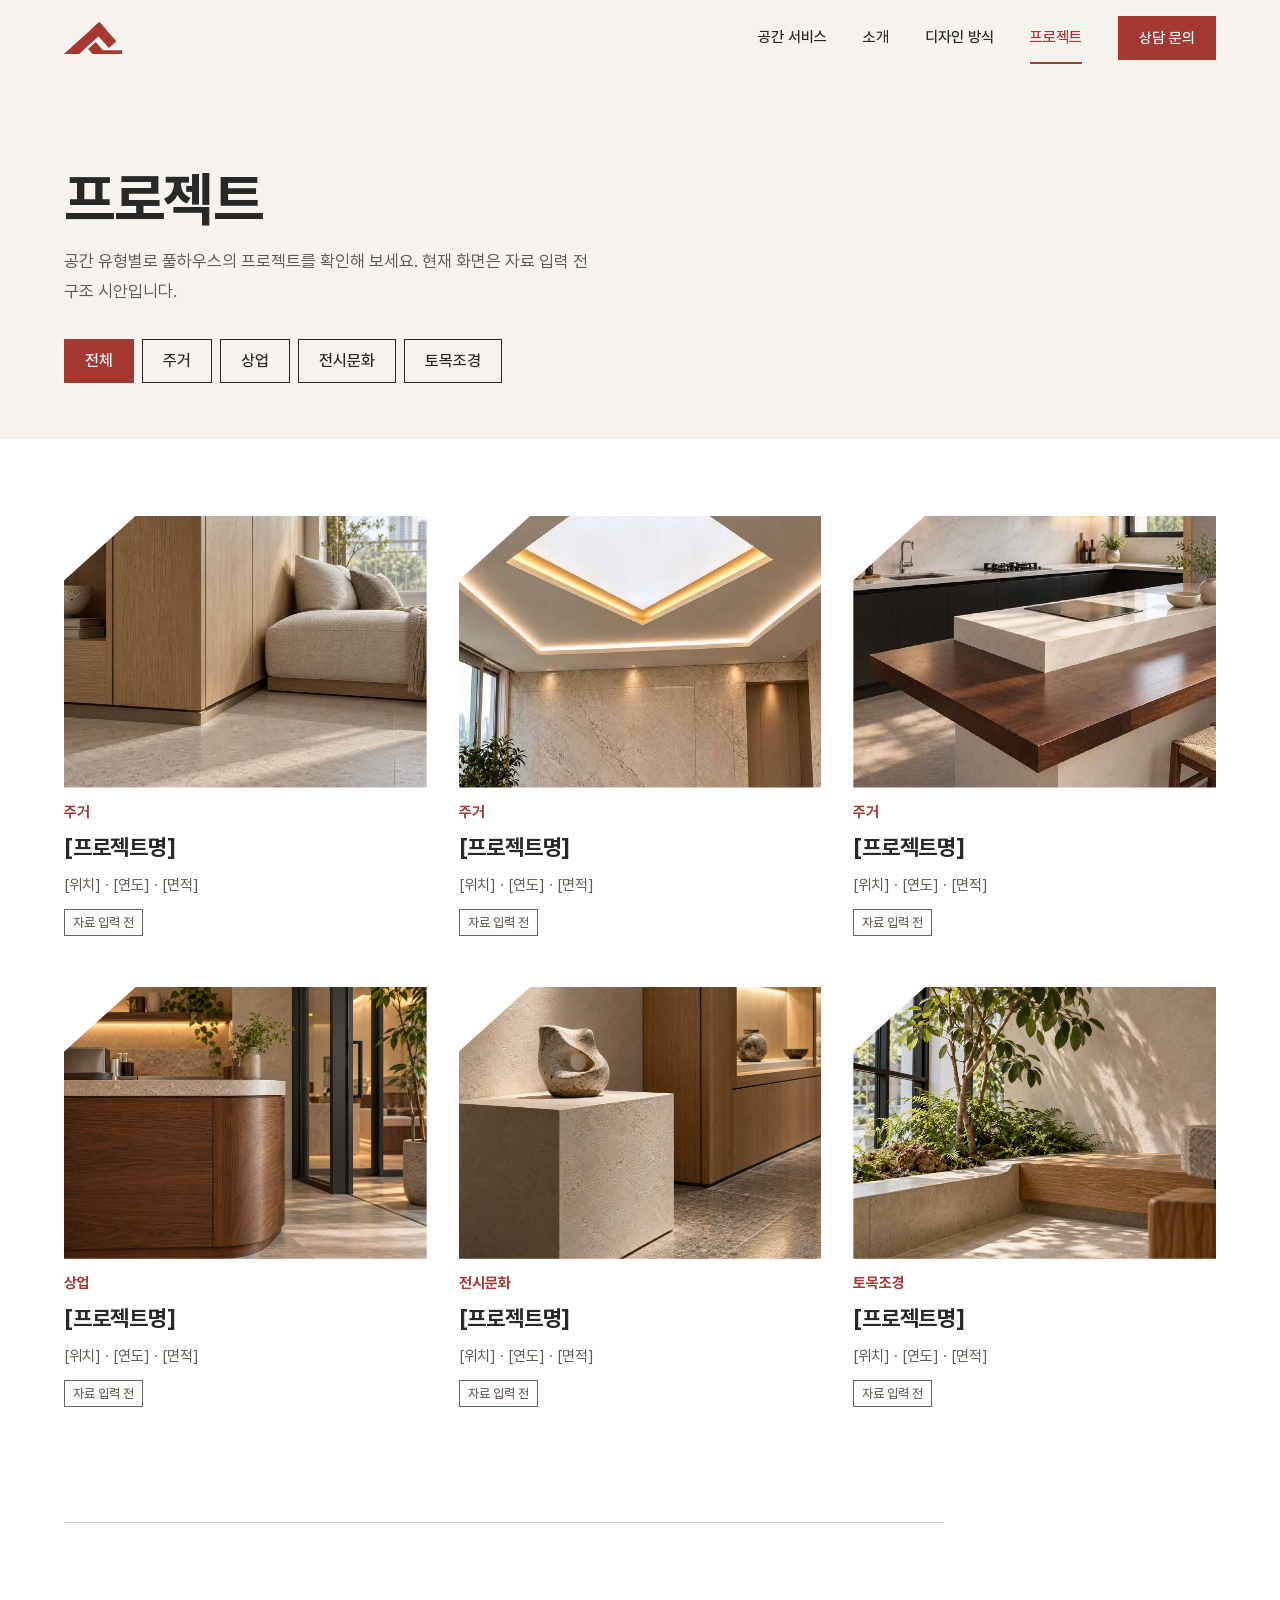
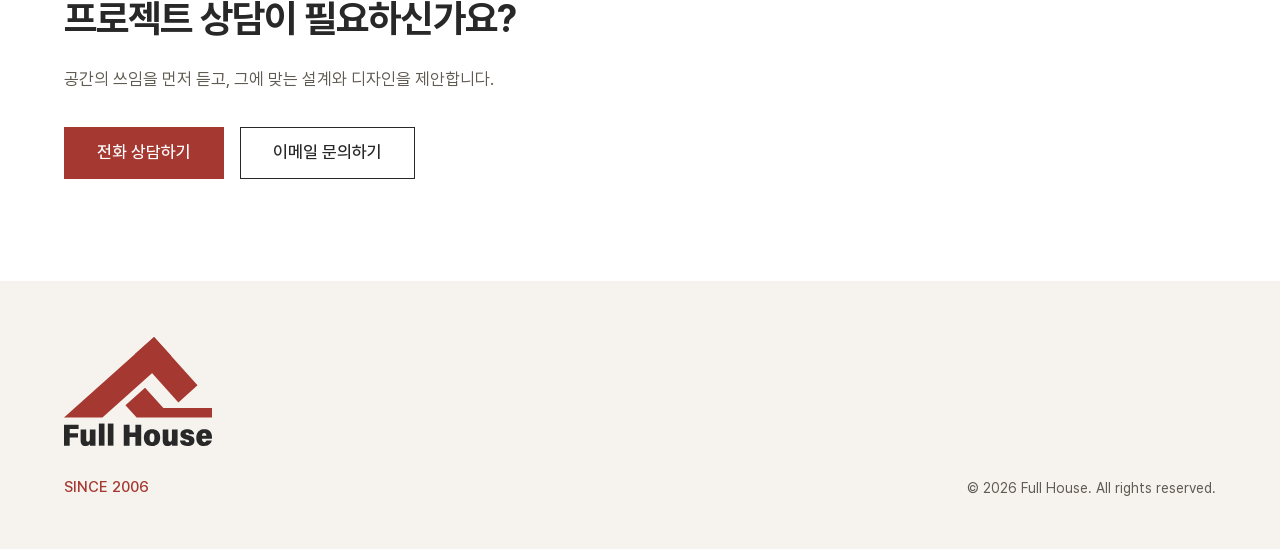
==== projects.html @ 0a7feb26 "Add files via upload" ====
<!doctype html>
<html lang="ko">
<head>
<meta charset="utf-8">
<meta name="viewport" content="width=device-width, initial-scale=1">
<title>프로젝트 | 풀하우스 Full House</title>
<meta name="description" content="풀하우스의 주거, 상업, 전시문화, 토목조경 프로젝트 목록입니다.">
<meta name="robots" content="noindex, nofollow">
<link rel="icon" href="assets/symbol.svg" type="image/svg+xml">
<link rel="preload" href="assets/fonts/Pretendard-Regular.subset.woff2" as="font" type="font/woff2" crossorigin>
<link rel="stylesheet" href="assets/fh.css">
</head>
<body>
<div class="fh">
<a class="skip" href="#main">본문으로 건너뛰기</a>
<header class="hdr">
<div class="wrap hdr-in">
<a class="hdr-home" href="index.html" aria-label="풀하우스 처음으로"><img src="assets/symbol.svg" alt="" width="58" height="32" style="width:58px;height:auto"></a>
<div class="hdr-right">
<nav class="hdr-nav" aria-label="주요 메뉴"><a class="lnk" href="index.html#spaces">공간 서비스</a><a class="lnk" href="index.html#story">소개</a><a class="lnk" href="index.html#approach">디자인 방식</a><a class="lnk" href="projects.html" aria-current="page">프로젝트</a><a class="btn sm" href="index.html#cta">상담 문의</a></nav>
<button type="button" class="menu-btn" aria-expanded="false" aria-controls="nav-panel">메뉴</button>
</div>
</div>
<nav class="wrap nav-panel" id="nav-panel" aria-label="모바일 메뉴"><a href="index.html#spaces">공간 서비스</a><a href="index.html#story">소개</a><a href="index.html#approach">디자인 방식</a><a href="projects.html" aria-current="page">프로젝트</a><a href="index.html#cta">상담 문의</a></nav>
</header>
<main id="main">
<section class="pj-head">
<div class="wrap">
<h1>프로젝트</h1>
<p>공간 유형별로 풀하우스의 프로젝트를 확인해 보세요. 현재 화면은 자료 입력 전 구조 시안입니다.</p>
<div class="chips" role="group" aria-label="공간 유형 선택">
<button type="button" class="chip" data-filter="all" aria-pressed="true">전체</button>
<button type="button" class="chip" data-filter="residential" aria-pressed="false">주거</button>
<button type="button" class="chip" data-filter="commercial" aria-pressed="false">상업</button>
<button type="button" class="chip" data-filter="culture" aria-pressed="false">전시문화</button>
<button type="button" class="chip" data-filter="landscape" aria-pressed="false">토목조경</button>
</div>
<p class="sr-only" id="filter-live" aria-live="polite"></p>
</div>
</section>
<section class="pj-list" aria-label="프로젝트 목록">
<div class="wrap"><div class="pj-grid">
<article class="proj" data-type="residential">
<div class="proj-photo"><img src="assets/residential.jpg" alt="대체 이미지: 원목 수납장과 린넨 소파가 놓인 거실 코너" loading="lazy" decoding="async"></div>
<p class="proj-type">주거</p>
<h3><a href="project-template.html">[프로젝트명]</a></h3>
<p class="proj-meta">[위치] · [연도] · [면적]</p>
<span class="tag">자료 입력 전</span>
</article>
<article class="proj" data-type="residential">
<div class="proj-photo"><img src="assets/skylight.jpg" alt="대체 이미지: 천장 중앙에 채광창을 낸 거실" loading="lazy" decoding="async"></div>
<p class="proj-type">주거</p>
<h3><a href="project-template.html">[프로젝트명]</a></h3>
<p class="proj-meta">[위치] · [연도] · [면적]</p>
<span class="tag">자료 입력 전</span>
</article>
<article class="proj" data-type="residential">
<div class="proj-photo"><img src="assets/kitchen.jpg" alt="대체 이미지: 월넛 상판과 화이트 스톤 아일랜드가 놓인 주방" loading="lazy" decoding="async"></div>
<p class="proj-type">주거</p>
<h3><a href="project-template.html">[프로젝트명]</a></h3>
<p class="proj-meta">[위치] · [연도] · [면적]</p>
<span class="tag">자료 입력 전</span>
</article>
<article class="proj" data-type="commercial">
<div class="proj-photo"><img src="assets/commercial.jpg" alt="대체 이미지: 곡면 월넛 카운터와 스톤 상판이 있는 매장 공간" loading="lazy" decoding="async"></div>
<p class="proj-type">상업</p>
<h3><a href="project-template.html">[프로젝트명]</a></h3>
<p class="proj-meta">[위치] · [연도] · [면적]</p>
<span class="tag">자료 입력 전</span>
</article>
<article class="proj" data-type="culture">
<div class="proj-photo"><img src="assets/culture.jpg" alt="대체 이미지: 석재 좌대 위 도자 오브제와 조명이 든 진열장" loading="lazy" decoding="async"></div>
<p class="proj-type">전시문화</p>
<h3><a href="project-template.html">[프로젝트명]</a></h3>
<p class="proj-meta">[위치] · [연도] · [면적]</p>
<span class="tag">자료 입력 전</span>
</article>
<article class="proj" data-type="landscape">
<div class="proj-photo"><img src="assets/landscape.jpg" alt="대체 이미지: 햇살이 드는 창가의 석재 화단과 수목" loading="lazy" decoding="async"></div>
<p class="proj-type">토목조경</p>
<h3><a href="project-template.html">[프로젝트명]</a></h3>
<p class="proj-meta">[위치] · [연도] · [면적]</p>
<span class="tag">자료 입력 전</span>
</article>
</div></div>
</section>
<section class="cta" id="cta" aria-labelledby="cta-title" style="padding-top:0">
<div class="wrap"><div class="cta-in" style="border-top:1px solid var(--fh-stone);padding-top:clamp(40px,6vw,72px)">
<h2 id="cta-title" style="font-size:clamp(26px,3vw,40px)">프로젝트 상담이 필요하신가요?</h2>
<p>공간의 쓰임을 먼저 듣고, 그에 맞는 설계와 디자인을 제안합니다.</p>
<div class="cta-actions">
<a class="btn" href="tel:0517442741">전화 상담하기</a>
<a class="btn ghost" href="mailto:byc7982@naver.com">이메일 문의하기</a>
</div>
</div></div>
</section>
</main>
<footer class="ftr">
<div class="wrap ftr-in">
<div class="ftr-brand">
<img src="assets/logo.svg" alt="Full House" width="148" height="109" style="width:148px;height:auto">
<p class="since" style="color:var(--fh-red);font-weight:500;font-size:15px">SINCE 2006</p>
</div>
<small>© 2026 Full House. All rights reserved.</small>
</div>
</footer>
<script src="assets/fh.js"></script>
</div>
</body>
</html>
---- assets/fh.css ----
/* Full House v2 · 공통 스타일 (index.html / projects.html / project-template.html)
   토큰: 컬러 3색(매뉴얼 지정) + 보조 중립색, Pretendard 400/500/700, 사선 모서리 42° */
@font-face{font-family:"Pretendard";font-weight:400;font-style:normal;font-display:swap;src:url(fonts/Pretendard-Regular.subset.woff2) format("woff2")}
@font-face{font-family:"Pretendard";font-weight:500;font-style:normal;font-display:swap;src:url(fonts/Pretendard-Medium.subset.woff2) format("woff2")}
@font-face{font-family:"Pretendard";font-weight:700;font-style:normal;font-display:swap;src:url(fonts/Pretendard-Bold.subset.woff2) format("woff2")}

:root{--fh-red:#a53831;--fh-red-dark:#8d2e28;--fh-charcoal:#282828;--fh-ivory:#f6f3ee;--fh-white:#fff;--fh-stone:#d9d2c6;--fh-sand:#e6e0d6;--fh-sub:#5f5a52;--fh-quiet:#6a645c}
@media (prefers-reduced-motion:no-preference){html{scroll-behavior:smooth}}
body{margin:0}
.fh,.fh *{box-sizing:border-box}
.fh{font-family:"Pretendard",system-ui,-apple-system,"Segoe UI",sans-serif;color:var(--fh-charcoal);background:var(--fh-white);font-size:17px;line-height:1.75;word-break:keep-all;overflow-wrap:break-word;-webkit-font-smoothing:antialiased}
.fh h1,.fh h2,.fh h3,.fh p,.fh dl,.fh dd{margin:0}
.fh a{color:inherit}
.fh img{display:block}
.fh a:focus-visible,.fh button:focus-visible{outline:2px solid var(--fh-charcoal);outline-offset:4px}
.wrap{max-width:1296px;margin:0 auto;padding:0 clamp(20px,5vw,72px)}
.sr-only{position:absolute;width:1px;height:1px;margin:-1px;padding:0;overflow:hidden;clip:rect(0,0,0,0);white-space:nowrap;border:0}
.skip{position:absolute;left:-9999px;top:8px}
.skip:focus{left:16px;z-index:20;background:var(--fh-charcoal);color:var(--fh-ivory);padding:10px 16px;text-decoration:none}
.h2{font-size:clamp(30px,3.6vw,48px);line-height:1.25;font-weight:700;letter-spacing:-0.02em}

/* 버튼: 우선순위(.fh .btn)를 올려 .fh a{color:inherit}에 덮이지 않게 함 */
.fh .btn{display:inline-flex;align-items:center;justify-content:center;min-height:52px;padding:0 32px;background:var(--fh-red);border:1px solid var(--fh-red);color:#fff;font:inherit;font-weight:500;font-size:17px;line-height:1.2;text-decoration:none;cursor:pointer}
.fh .btn:hover{background:var(--fh-red-dark);border-color:var(--fh-red-dark)}
.fh .btn.sm{min-height:44px;padding:0 20px;font-size:15px}
.fh .btn.ghost{background:transparent;border-color:var(--fh-charcoal);color:var(--fh-charcoal)}
.fh .btn.ghost:hover{background:var(--fh-charcoal);color:var(--fh-ivory)}
.fh .textlink{display:inline-flex;align-items:center;min-height:44px;font-weight:500;text-decoration:underline;text-underline-offset:6px;text-decoration-thickness:1px}
.fh .textlink:hover{color:var(--fh-red)}

/* 헤더 */
.hdr{position:relative;z-index:10;background:var(--fh-ivory)}
.hdr-in{display:flex;align-items:center;justify-content:space-between;height:76px;gap:16px}
.hdr-home{display:inline-flex;align-items:center;min-height:44px}
.hdr-right{display:flex;align-items:center;gap:36px}
.hdr-nav{display:flex;align-items:center;gap:36px;font-weight:500;font-size:15px}
.fh .hdr .lnk{text-decoration:none;padding:12px 0;border-bottom:2px solid transparent}
.fh .hdr .lnk:hover{color:var(--fh-red)}
.fh .hdr .lnk[aria-current="page"]{color:var(--fh-red);border-bottom-color:var(--fh-red)}
.fh .menu-btn{display:none;align-items:center;justify-content:center;min-height:44px;min-width:56px;padding:0 14px;background:transparent;border:1px solid var(--fh-charcoal);color:var(--fh-charcoal);font:inherit;font-weight:500;font-size:15px;cursor:pointer}
.nav-panel{display:none}

/* 히어로 */
.hero{position:relative;overflow:hidden;background:var(--fh-ivory);display:grid;grid-template-columns:minmax(0,1fr) minmax(0,1.12fr);--cx:300px;--cy:269px;--bw:13.4px;--bh:12px}
.hero-text{padding:48px 40px 88px clamp(20px,6vw,96px);display:flex;flex-direction:column;justify-content:center;gap:28px}
.since{font-weight:500;font-size:15px;color:var(--fh-red)}
.hero h1{font-size:clamp(40px,5.2vw,76px);line-height:1.14;font-weight:700;letter-spacing:-0.025em}
.hero h1 span{display:block}
.hero-sub{display:flex;flex-wrap:wrap;gap:4px 22px;font-weight:500;font-size:19px}
.hero-lead{max-width:30em;color:var(--fh-sub)}
.hero-actions{display:flex;align-items:center;gap:8px 28px;flex-wrap:wrap;margin-top:8px}
.hero-media{position:relative;min-height:760px}
.hero-photo{position:absolute;top:0;right:0;bottom:0;left:0;clip-path:polygon(0 0,100% 0,100% 100%,var(--cx) 100%,0 calc(100% - var(--cy)));animation:fh-reveal 1.1s cubic-bezier(.2,.7,.2,1) both}
.hero-photo img{width:100%;height:100%;object-fit:cover;object-position:50% 40%}
.hero-band{position:absolute;top:0;right:0;bottom:0;left:0;background:var(--fh-red);pointer-events:none;clip-path:polygon(0 calc(100% - var(--cy)),var(--cx) 100%,calc(var(--cx) - var(--bw)) 100%,0 calc(100% - var(--cy) + var(--bh)));animation:fh-fade .5s .9s ease both}
@keyframes fh-reveal{from{clip-path:polygon(100% 0,100% 0,100% 100%,100% 100%,100% 100%)}to{clip-path:polygon(0 0,100% 0,100% 100%,var(--cx) 100%,0 calc(100% - var(--cy)))}}
@keyframes fh-fade{from{opacity:0}to{opacity:1}}

/* 공간 서비스 */
.spaces{background:var(--fh-white);padding:clamp(72px,10vw,140px) 0}
.spaces-head{max-width:40em;margin-bottom:clamp(36px,5vw,64px);display:flex;flex-direction:column;gap:16px}
.spaces-head p{color:var(--fh-sub)}
.spaces-body{display:grid;grid-template-columns:minmax(0,1.15fr) minmax(0,.85fr);gap:clamp(32px,6vw,88px);align-items:start}
.stage{position:relative;height:clamp(380px,46vw,620px);background:var(--fh-sand);--nx:132px;--ny:118px;clip-path:polygon(var(--nx) 0,100% 0,100% 100%,0 100%,0 var(--ny))}
.stage img{position:absolute;top:0;left:0;width:100%;height:100%;object-fit:cover;opacity:0;transition:opacity .6s ease}
.stage img.is-active{opacity:1}
.tabs{display:flex;flex-direction:column}
.tab{border-bottom:1px solid var(--fh-stone)}
.tab:first-child{border-top:1px solid var(--fh-stone)}
.tab-btn{width:100%;min-height:44px;display:flex;align-items:baseline;justify-content:space-between;gap:16px;padding:26px 0;background:none;border:0;font:inherit;color:inherit;cursor:pointer;text-align:left}
.tab-en{font-size:clamp(24px,2.4vw,32px);font-weight:700;letter-spacing:-0.01em;line-height:1.2;color:var(--fh-quiet);transition:color .3s}
.tab-ko{margin-left:auto;font-weight:500;font-size:16px;text-align:right;color:var(--fh-quiet);transition:color .3s}
.tab-ico{position:relative;flex:none;align-self:center;width:18px;height:18px;color:var(--fh-quiet)}
.tab-ico::before,.tab-ico::after{content:"";position:absolute;left:0;top:50%;width:100%;height:2px;margin-top:-1px;background:currentColor;transition:transform .3s}
.tab-ico::after{transform:rotate(90deg)}
.tab.is-active .tab-en,.tab.is-active .tab-ico{color:var(--fh-red)}
.tab.is-active .tab-ko{color:var(--fh-charcoal)}
.tab.is-active .tab-ico::after{transform:rotate(0)}
.tab-detail{display:grid;grid-template-rows:0fr;opacity:0;visibility:hidden;transition:grid-template-rows .45s ease,opacity .45s ease,visibility 0s .45s}
.tab.is-active .tab-detail{grid-template-rows:1fr;opacity:1;visibility:visible;transition-delay:0s}
.tab-detail-inner{min-height:0;overflow:hidden}
.tab-detail-pad{padding-bottom:26px;display:flex;flex-direction:column;gap:4px;align-items:flex-start}
.tab-detail-pad .svc{font-weight:700}
.tab-detail-pad .desc{color:var(--fh-sub)}
.tab-detail-pad .textlink{margin-top:6px}
.tab-photo{display:none}

/* 소개 */
.story{background:var(--fh-ivory);padding:clamp(72px,10vw,140px) 0}
.story-grid{display:grid;grid-template-columns:minmax(0,5fr) minmax(0,7fr);gap:clamp(40px,7vw,112px);align-items:start}
.story-copy{display:flex;flex-direction:column;gap:22px;max-width:30em}
.story-copy .h2{margin-bottom:10px}
.story-copy .em{font-weight:500}
.story-photos{display:grid;grid-template-columns:1fr 1fr;gap:16px}
.story-photos img{width:100%;aspect-ratio:3/4;object-fit:cover}
.story-photos .b{margin-top:72px}

/* 디자인 방식 */
.approach{background:var(--fh-white);padding:clamp(72px,10vw,140px) 0}
.ap-grid{display:grid;grid-template-columns:minmax(0,5fr) minmax(0,6fr);gap:clamp(40px,7vw,112px);align-items:center}
.ap-photo{position:relative;height:clamp(420px,52vw,720px);--nx:132px;--ny:118px;clip-path:polygon(0 0,calc(100% - var(--nx)) 0,100% var(--ny),100% 100%,0 100%)}
.ap-photo img{width:100%;height:100%;object-fit:cover}
.ap-copy{display:flex;flex-direction:column;gap:22px;max-width:32em}
.ap-copy .h2{margin-bottom:10px}
.fh .ap-quote{font-size:clamp(26px,3vw,40px);line-height:1.35;font-weight:700;color:var(--fh-red);letter-spacing:-0.02em;margin-top:18px}

/* 프로젝트 안내 띠 */
.proj-band{background:var(--fh-ivory);padding:clamp(48px,6vw,80px) 0}
.proj-band-in{display:flex;align-items:center;justify-content:space-between;gap:24px 48px;flex-wrap:wrap}
.proj-band p{color:var(--fh-sub);margin-top:8px}

/* 상담 문의 */
.cta{background:var(--fh-white);padding:clamp(72px,10vw,140px) 0 clamp(56px,8vw,104px)}
.cta-in{display:flex;flex-direction:column;gap:24px;max-width:880px}
.cta h2{font-size:clamp(32px,4.4vw,60px);line-height:1.2;font-weight:700;letter-spacing:-0.025em}
.cta p{color:var(--fh-sub);max-width:32em}
.cta-actions{display:flex;flex-wrap:wrap;gap:12px 16px;margin-top:8px}
.fh .contact{display:grid;grid-template-columns:repeat(3,minmax(0,1fr));gap:28px 48px;margin-top:clamp(40px,6vw,72px);padding-top:32px;border-top:1px solid var(--fh-stone)}
.contact dt{font-weight:700}
.contact dd{color:var(--fh-sub);display:flex;flex-direction:column;gap:4px}
.contact dd b{display:inline-block;min-width:5.2em;color:var(--fh-charcoal);font-weight:700}
.contact dd a{text-decoration:underline;text-underline-offset:4px;text-decoration-thickness:1px}
.contact dd a:hover{color:var(--fh-red)}

/* 푸터 */
.ftr{background:var(--fh-ivory);padding:56px 0 48px}
.ftr-in{display:flex;align-items:flex-end;justify-content:space-between;gap:32px;flex-wrap:wrap}
.ftr-brand{display:flex;flex-direction:column;gap:28px}
.ftr small{font-size:14px;color:var(--fh-sub)}

/* 프로젝트 목록 */
.pj-head{background:var(--fh-ivory);padding:clamp(48px,7vw,96px) 0 clamp(36px,5vw,56px)}
.pj-head h1{font-size:clamp(36px,4.6vw,64px);line-height:1.15;font-weight:700;letter-spacing:-0.025em}
.pj-head p{color:var(--fh-sub);margin-top:14px;max-width:32em}
.chips{display:flex;flex-wrap:wrap;gap:8px;margin-top:32px}
.fh .chip{min-height:44px;padding:0 20px;background:transparent;border:1px solid var(--fh-charcoal);color:var(--fh-charcoal);font:inherit;font-weight:500;font-size:16px;cursor:pointer}
.fh .chip:hover{background:var(--fh-charcoal);color:var(--fh-ivory)}
.fh .chip[aria-pressed="true"]{background:var(--fh-red);border-color:var(--fh-red);color:#fff}
.pj-list{background:var(--fh-white);padding:clamp(40px,6vw,80px) 0 clamp(64px,9vw,120px)}
.pj-grid{display:grid;grid-template-columns:repeat(3,minmax(0,1fr));gap:clamp(32px,4vw,56px) clamp(20px,2.5vw,40px)}
.proj{position:relative;display:flex;flex-direction:column;gap:10px}
.proj.is-hidden{display:none}
.proj-photo{aspect-ratio:4/3;overflow:hidden;background:var(--fh-sand);margin-bottom:4px;--nx:72px;--ny:65px;clip-path:polygon(var(--nx) 0,100% 0,100% 100%,0 100%,0 var(--ny))}
.proj-photo img{width:100%;height:100%;object-fit:cover}
.proj-type{font-weight:700;font-size:15px;line-height:1.4;color:var(--fh-red)}
.proj h3{font-size:22px;line-height:1.35;font-weight:700;letter-spacing:-0.01em}
.fh .proj h3 a{text-decoration:none}
.fh .proj h3 a::after{content:"";position:absolute;top:0;right:0;bottom:0;left:0}
.fh .proj:hover h3 a{color:var(--fh-red)}
.proj:has(a:focus-visible){outline:2px solid var(--fh-charcoal);outline-offset:8px}
.fh .proj h3 a:focus-visible{outline:0}
.proj-meta{color:var(--fh-sub);font-size:15px}
.tag{display:inline-block;align-self:flex-start;border:1px solid var(--fh-quiet);color:var(--fh-quiet);font-size:13px;font-weight:500;line-height:1;padding:6px 8px}

/* 프로젝트 상세 템플릿 */
.dt-head{background:var(--fh-ivory);padding:clamp(36px,5vw,64px) 0 clamp(32px,5vw,56px)}
.crumb{display:flex;flex-wrap:wrap;gap:4px 10px;font-size:15px;color:var(--fh-sub)}
.crumb a{text-decoration:none}
.crumb a:hover{color:var(--fh-red)}
.dt-head h1{margin-top:18px;font-size:clamp(34px,4.2vw,56px);line-height:1.2;font-weight:700;letter-spacing:-0.025em}
.dt-meta{display:grid;grid-template-columns:repeat(4,minmax(0,1fr));gap:20px 32px;margin-top:32px;padding-top:24px;border-top:1px solid var(--fh-stone)}
.dt-meta dt{font-weight:700;font-size:15px}
.dt-meta dd{color:var(--fh-sub)}
.dt-body{padding:clamp(40px,6vw,80px) 0 clamp(56px,8vw,104px)}
.dt-photo{aspect-ratio:16/9;overflow:hidden;background:var(--fh-sand);--nx:132px;--ny:118px;clip-path:polygon(var(--nx) 0,100% 0,100% 100%,0 100%,0 var(--ny))}
.dt-photo img{width:100%;height:100%;object-fit:cover}
.dt-text{max-width:34em;margin-top:clamp(32px,4vw,56px);display:flex;flex-direction:column;gap:18px}
.dt-text p{color:var(--fh-sub)}
.dt-gallery{display:grid;grid-template-columns:repeat(2,minmax(0,1fr));gap:clamp(16px,2vw,32px);margin-top:clamp(32px,4vw,56px)}
.ph{aspect-ratio:4/3;background:var(--fh-sand);display:flex;align-items:center;justify-content:center;color:var(--fh-sub);font-size:15px}
.dt-actions{display:flex;flex-wrap:wrap;align-items:center;gap:8px 28px;margin-top:clamp(40px,6vw,72px)}

@media (max-width:1023px){
  .pj-grid{grid-template-columns:repeat(2,minmax(0,1fr))}
}
@media (max-width:860px){
  .hdr-right{gap:8px}
  .hdr-nav{display:none}
  .fh .menu-btn{display:inline-flex}
  .nav-panel.is-open{display:block;background:var(--fh-ivory);border-top:1px solid var(--fh-stone);padding-bottom:12px}
  .fh .nav-panel a{display:flex;align-items:center;min-height:56px;font-weight:500;font-size:17px;text-decoration:none;border-bottom:1px solid var(--fh-stone)}
  .fh .nav-panel a:last-child{border-bottom:0}
  .fh .nav-panel a[aria-current="page"]{color:var(--fh-red)}
  .hero{grid-template-columns:minmax(0,1fr);--cx:120px;--cy:108px;--bw:6.7px;--bh:6px}
  .hero-text{padding:40px clamp(20px,5vw,72px) 56px}
  .hero-media{min-height:440px}
  .story-grid,.spaces-body,.ap-grid{grid-template-columns:minmax(0,1fr)}
  .story-photos .b{margin-top:40px}
  .stage{display:none}
  .tab-btn{display:grid;grid-template-columns:minmax(0,1fr) auto;gap:2px 16px;padding:22px 0}
  .tab-ko{grid-column:1;margin-left:0;text-align:left}
  .tab-ico{grid-column:2;grid-row:1 / span 2}
  .tab-photo{display:block;width:100%;aspect-ratio:4/3;overflow:hidden;margin:4px 0 18px;background:var(--fh-sand);--nx:64px;--ny:58px;clip-path:polygon(var(--nx) 0,100% 0,100% 100%,0 100%,0 var(--ny))}
  .tab-photo img{width:100%;height:100%;object-fit:cover}
  .ap-photo{height:440px;--nx:84px;--ny:75px}
  .fh .contact{grid-template-columns:minmax(0,1fr)}
  .dt-meta{grid-template-columns:repeat(2,minmax(0,1fr))}
  .dt-photo{--nx:84px;--ny:75px}
}
@media (max-width:600px){
  .pj-grid{grid-template-columns:minmax(0,1fr)}
  .cta-actions .btn,.proj-band .btn{width:100%}
  .dt-gallery{grid-template-columns:minmax(0,1fr)}
}
@media (prefers-reduced-motion:reduce){
  .hero-photo,.hero-band{animation:none}
  .stage img,.tab-detail,.tab-en,.tab-ko,.tab-ico::before,.tab-ico::after{transition:none}
}
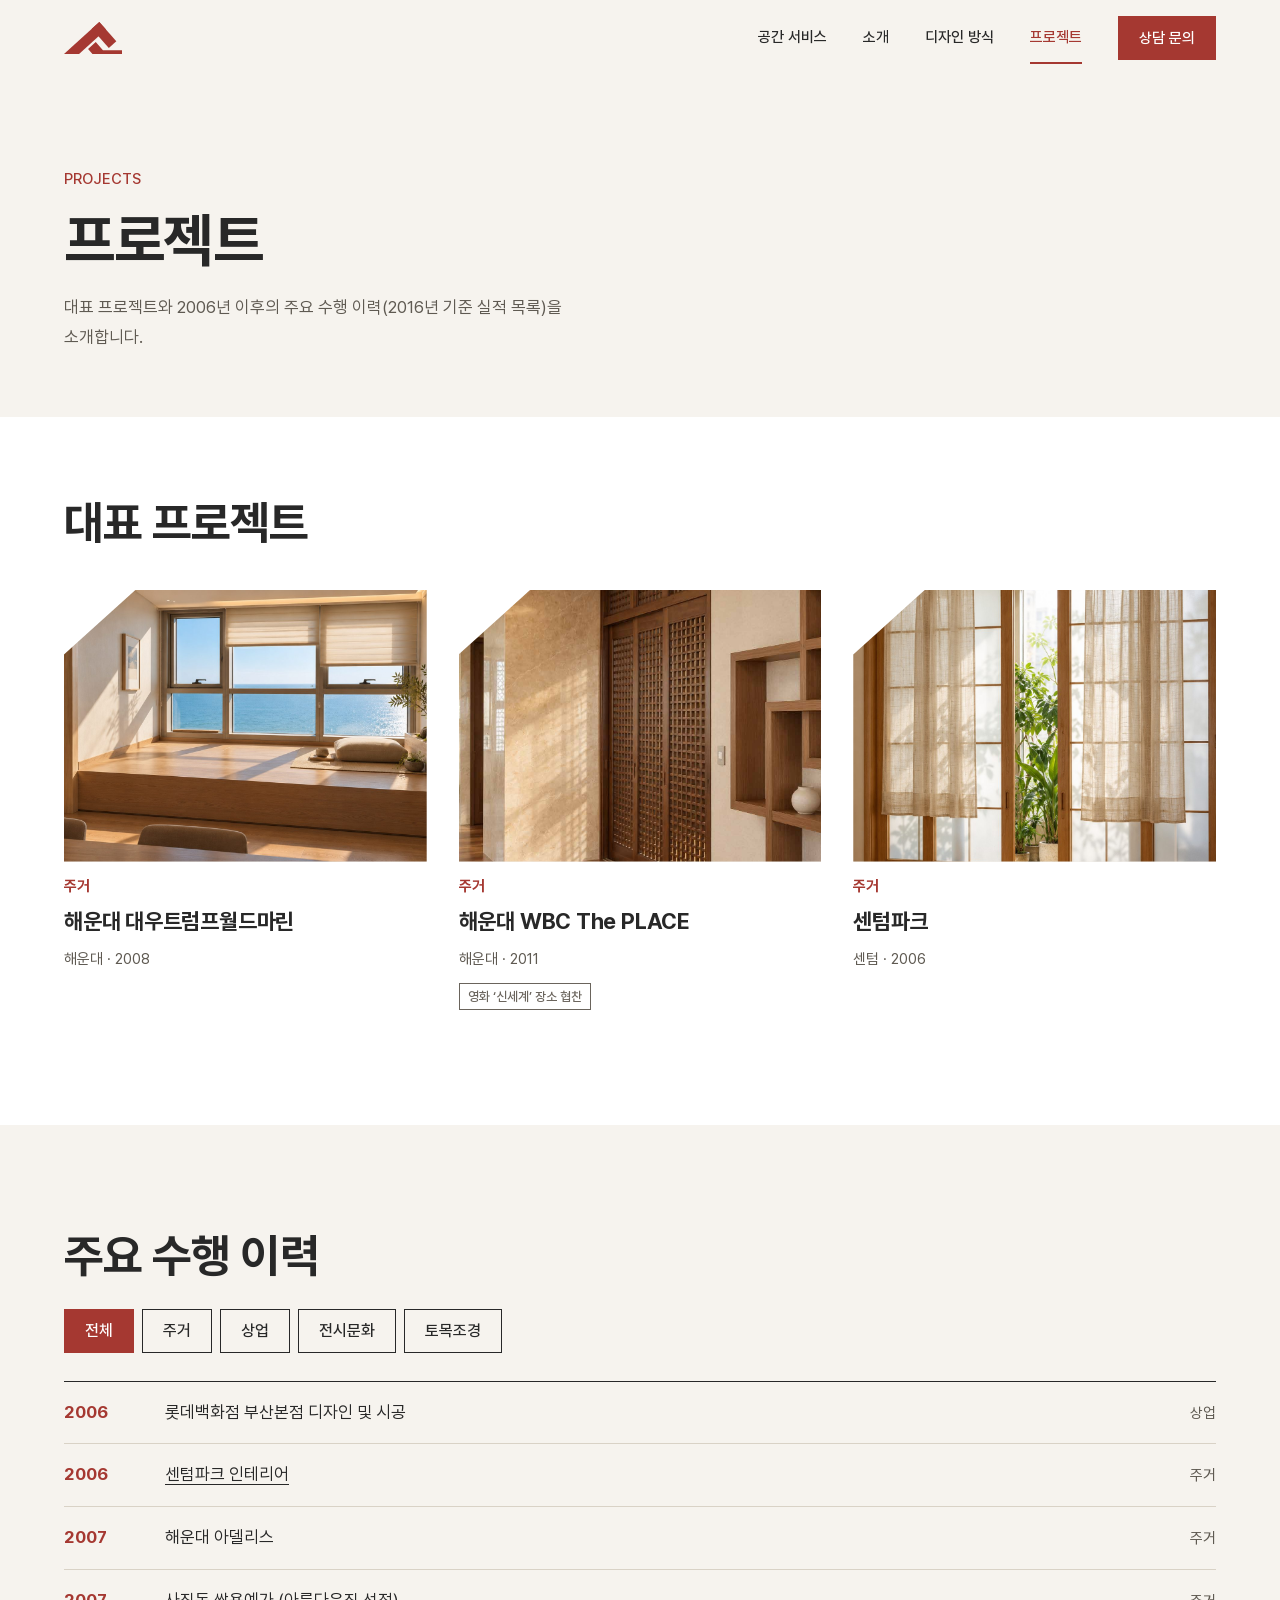
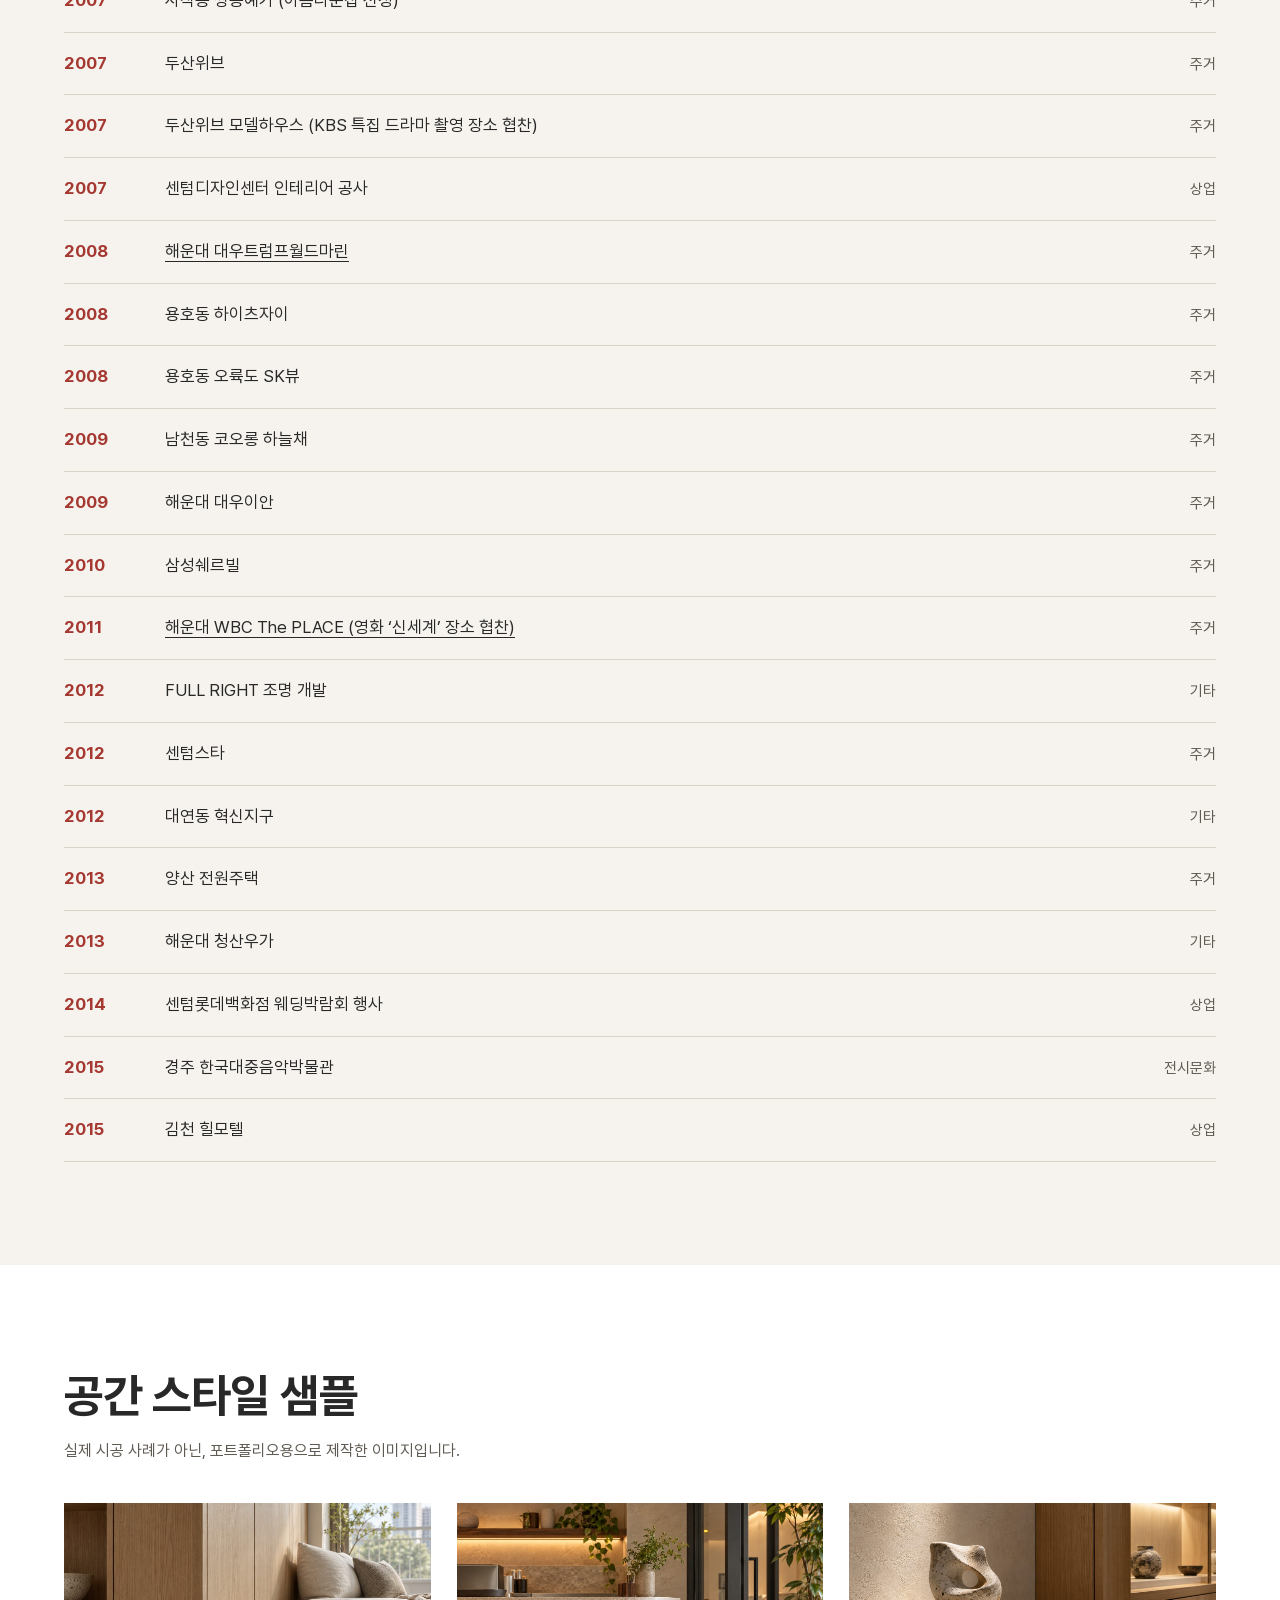
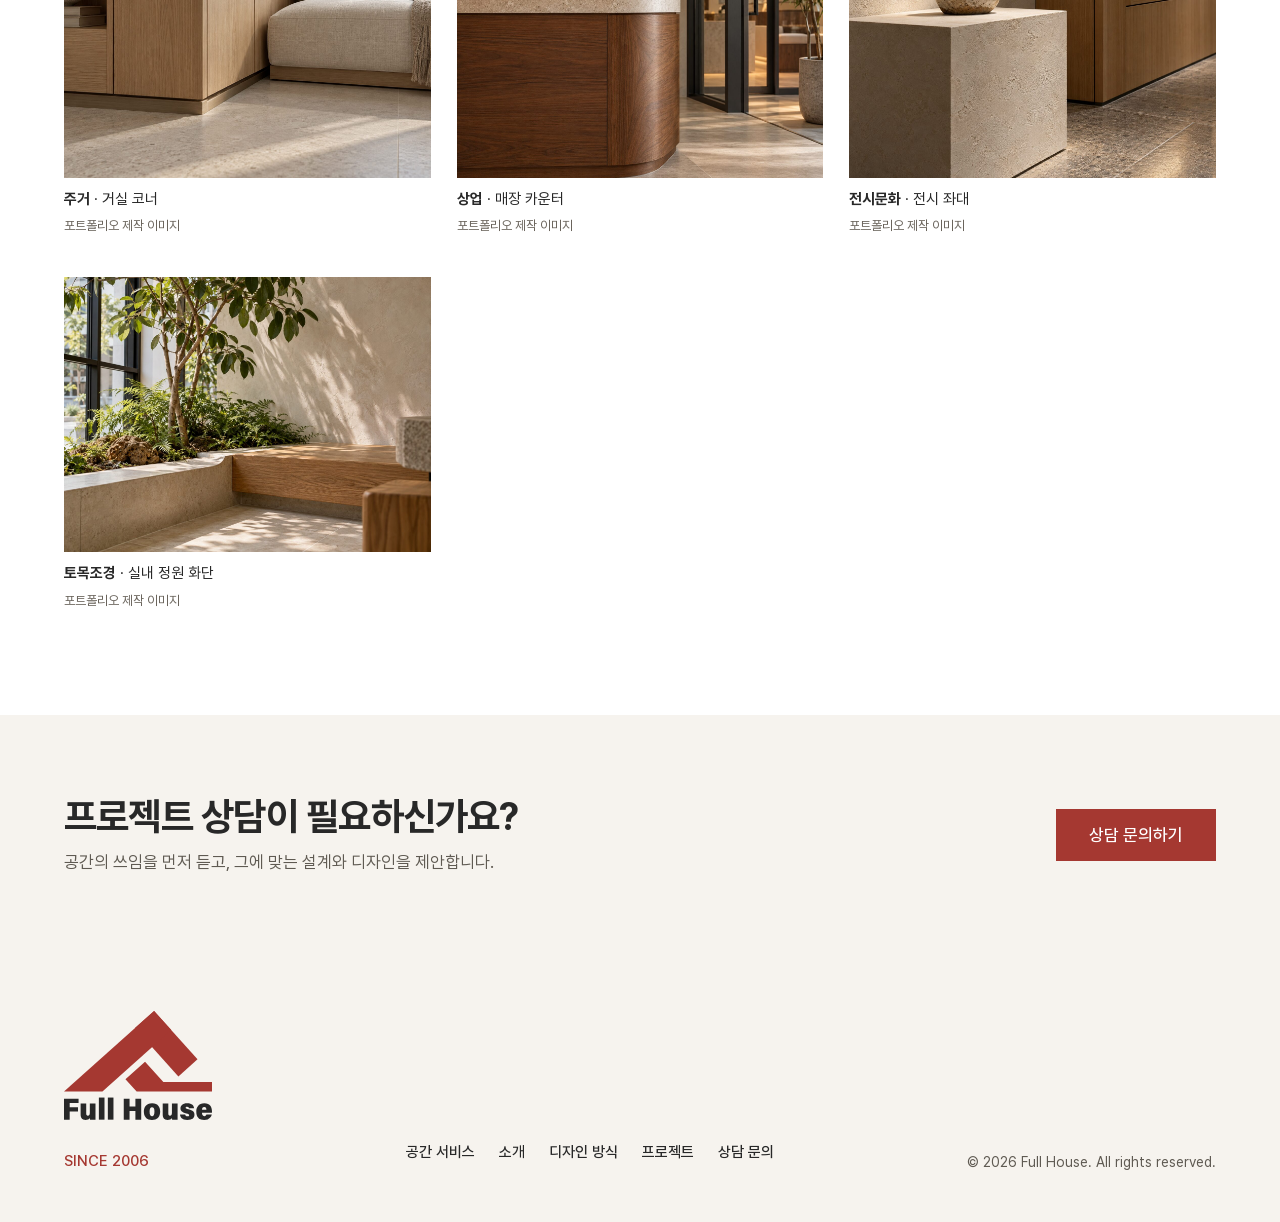
==== commit d671a7f7: "Add files via upload" ====
--- a/projects.html
+++ b/projects.html
@@ -4,8 +4,8 @@
 <meta charset="utf-8">
 <meta name="viewport" content="width=device-width, initial-scale=1">
 <title>프로젝트 | 풀하우스 Full House</title>
-<meta name="description" content="풀하우스의 주거, 상업, 전시문화, 토목조경 프로젝트 목록입니다.">
-<meta name="robots" content="noindex, nofollow">
+<meta name="description" content="풀하우스의 대표 프로젝트와 주요 수행 이력입니다.">
+
 <link rel="icon" href="assets/symbol.svg" type="image/svg+xml">
 <link rel="preload" href="assets/fonts/Pretendard-Regular.subset.woff2" as="font" type="font/woff2" crossorigin>
 <link rel="stylesheet" href="assets/fh.css">
@@ -17,17 +17,47 @@
 <div class="wrap hdr-in">
 <a class="hdr-home" href="index.html" aria-label="풀하우스 처음으로"><img src="assets/symbol.svg" alt="" width="58" height="32" style="width:58px;height:auto"></a>
 <div class="hdr-right">
-<nav class="hdr-nav" aria-label="주요 메뉴"><a class="lnk" href="index.html#spaces">공간 서비스</a><a class="lnk" href="index.html#story">소개</a><a class="lnk" href="index.html#approach">디자인 방식</a><a class="lnk" href="projects.html" aria-current="page">프로젝트</a><a class="btn sm" href="index.html#cta">상담 문의</a></nav>
+<nav class="hdr-nav" aria-label="주요 메뉴"><a class="lnk" href="services.html">공간 서비스</a><a class="lnk" href="about.html">소개</a><a class="lnk" href="approach.html">디자인 방식</a><a class="lnk" href="projects.html" aria-current="page">프로젝트</a><a class="btn sm" href="contact.html">상담 문의</a></nav>
 <button type="button" class="menu-btn" aria-expanded="false" aria-controls="nav-panel">메뉴</button>
 </div>
 </div>
-<nav class="wrap nav-panel" id="nav-panel" aria-label="모바일 메뉴"><a href="index.html#spaces">공간 서비스</a><a href="index.html#story">소개</a><a href="index.html#approach">디자인 방식</a><a href="projects.html" aria-current="page">프로젝트</a><a href="index.html#cta">상담 문의</a></nav>
+<nav class="wrap nav-panel" id="nav-panel" aria-label="모바일 메뉴"><a href="services.html">공간 서비스</a><a href="about.html">소개</a><a href="approach.html">디자인 방식</a><a href="projects.html" aria-current="page">프로젝트</a><a href="contact.html">상담 문의</a></nav>
 </header>
 <main id="main">
-<section class="pj-head">
-<div class="wrap">
+<section class="pg-head"><div class="wrap">
+<p class="since">PROJECTS</p>
 <h1>프로젝트</h1>
-<p>공간 유형별로 풀하우스의 프로젝트를 확인해 보세요. 현재 화면은 자료 입력 전 구조 시안입니다.</p>
+<p class="pg-lead">대표 프로젝트와 2006년 이후의 주요 수행 이력(2016년 기준 실적 목록)을 소개합니다.</p>
+</div></section>
+
+<section class="pj-list" aria-labelledby="pj-rep-t"><div class="wrap">
+<h2 class="h2" id="pj-rep-t" style="margin-bottom:clamp(24px,3vw,40px)">대표 프로젝트</h2>
+<div class="pj-grid">
+<article class="proj">
+<div class="proj-photo"><img src="assets/trump-platform.jpg" alt="바다 전망 창가에 마루를 높여 만든 평상과 석재 화단" loading="lazy" decoding="async"></div>
+<p class="proj-type">주거</p>
+<h3><a href="project-trump.html">해운대 대우트럼프월드마린</a></h3>
+<p class="proj-meta">해운대 · 2008</p>
+
+</article>
+<article class="proj">
+<div class="proj-photo"><img src="assets/lattice.jpg" alt="격자 문양 미닫이문과 원목 선반이 있는 복도" loading="lazy" decoding="async"></div>
+<p class="proj-type">주거</p>
+<h3><a href="project-wbc.html">해운대 WBC The PLACE</a></h3>
+<p class="proj-meta">해운대 · 2011</p>
+<span class="tag">영화 ‘신세계’ 장소 협찬</span>
+</article>
+<article class="proj">
+<div class="proj-photo"><img src="assets/centum-window.jpg" alt="원목 창틀과 리넨 커튼이 있는 창호" loading="lazy" decoding="async"></div>
+<p class="proj-type">주거</p>
+<h3><a href="project-centum-park.html">센텀파크</a></h3>
+<p class="proj-meta">센텀 · 2006</p>
+
+</article>
+</div></div></section>
+
+<section class="pj-hist" id="history" aria-labelledby="pj-hist-t"><div class="wrap">
+<h2 class="h2" id="pj-hist-t">주요 수행 이력</h2>
 <div class="chips" role="group" aria-label="공간 유형 선택">
 <button type="button" class="chip" data-filter="all" aria-pressed="true">전체</button>
 <button type="button" class="chip" data-filter="residential" aria-pressed="false">주거</button>
@@ -36,64 +66,47 @@
 <button type="button" class="chip" data-filter="landscape" aria-pressed="false">토목조경</button>
 </div>
 <p class="sr-only" id="filter-live" aria-live="polite"></p>
+<div class="hist" role="list">
+<div class="hrow" data-type="commercial"><span class="hy">2006</span><span class="hn">롯데백화점 부산본점 디자인 및 시공</span><span class="ht">상업</span></div>
+<div class="hrow" data-type="residential"><span class="hy">2006</span><span class="hn"><a href="project-centum-park.html">센텀파크 인테리어</a></span><span class="ht">주거</span></div>
+<div class="hrow" data-type="residential"><span class="hy">2007</span><span class="hn">해운대 아델리스</span><span class="ht">주거</span></div>
+<div class="hrow" data-type="residential"><span class="hy">2007</span><span class="hn">사직동 쌍용예가 (아름다운집 선정)</span><span class="ht">주거</span></div>
+<div class="hrow" data-type="residential"><span class="hy">2007</span><span class="hn">두산위브</span><span class="ht">주거</span></div>
+<div class="hrow" data-type="residential"><span class="hy">2007</span><span class="hn">두산위브 모델하우스 (KBS 특집 드라마 촬영 장소 협찬)</span><span class="ht">주거</span></div>
+<div class="hrow" data-type="commercial"><span class="hy">2007</span><span class="hn">센텀디자인센터 인테리어 공사</span><span class="ht">상업</span></div>
+<div class="hrow" data-type="residential"><span class="hy">2008</span><span class="hn"><a href="project-trump.html">해운대 대우트럼프월드마린</a></span><span class="ht">주거</span></div>
+<div class="hrow" data-type="residential"><span class="hy">2008</span><span class="hn">용호동 하이츠자이</span><span class="ht">주거</span></div>
+<div class="hrow" data-type="residential"><span class="hy">2008</span><span class="hn">용호동 오륙도 SK뷰</span><span class="ht">주거</span></div>
+<div class="hrow" data-type="residential"><span class="hy">2009</span><span class="hn">남천동 코오롱 하늘채</span><span class="ht">주거</span></div>
+<div class="hrow" data-type="residential"><span class="hy">2009</span><span class="hn">해운대 대우이안</span><span class="ht">주거</span></div>
+<div class="hrow" data-type="residential"><span class="hy">2010</span><span class="hn">삼성쉐르빌</span><span class="ht">주거</span></div>
+<div class="hrow" data-type="residential"><span class="hy">2011</span><span class="hn"><a href="project-wbc.html">해운대 WBC The PLACE (영화 ‘신세계’ 장소 협찬)</a></span><span class="ht">주거</span></div>
+<div class="hrow" data-type="etc"><span class="hy">2012</span><span class="hn">FULL RIGHT 조명 개발</span><span class="ht">기타</span></div>
+<div class="hrow" data-type="residential"><span class="hy">2012</span><span class="hn">센텀스타</span><span class="ht">주거</span></div>
+<div class="hrow" data-type="etc"><span class="hy">2012</span><span class="hn">대연동 혁신지구</span><span class="ht">기타</span></div>
+<div class="hrow" data-type="residential"><span class="hy">2013</span><span class="hn">양산 전원주택</span><span class="ht">주거</span></div>
+<div class="hrow" data-type="etc"><span class="hy">2013</span><span class="hn">해운대 청산우가</span><span class="ht">기타</span></div>
+<div class="hrow" data-type="commercial"><span class="hy">2014</span><span class="hn">센텀롯데백화점 웨딩박람회 행사</span><span class="ht">상업</span></div>
+<div class="hrow" data-type="culture"><span class="hy">2015</span><span class="hn">경주 한국대중음악박물관</span><span class="ht">전시문화</span></div>
+<div class="hrow" data-type="commercial"><span class="hy">2015</span><span class="hn">김천 힐모텔</span><span class="ht">상업</span></div>
 </div>
-</section>
-<section class="pj-list" aria-label="프로젝트 목록">
-<div class="wrap"><div class="pj-grid">
-<article class="proj" data-type="residential">
-<div class="proj-photo"><img src="assets/residential.jpg" alt="대체 이미지: 원목 수납장과 린넨 소파가 놓인 거실 코너" loading="lazy" decoding="async"></div>
-<p class="proj-type">주거</p>
-<h3><a href="project-template.html">[프로젝트명]</a></h3>
-<p class="proj-meta">[위치] · [연도] · [면적]</p>
-<span class="tag">자료 입력 전</span>
-</article>
-<article class="proj" data-type="residential">
-<div class="proj-photo"><img src="assets/skylight.jpg" alt="대체 이미지: 천장 중앙에 채광창을 낸 거실" loading="lazy" decoding="async"></div>
-<p class="proj-type">주거</p>
-<h3><a href="project-template.html">[프로젝트명]</a></h3>
-<p class="proj-meta">[위치] · [연도] · [면적]</p>
-<span class="tag">자료 입력 전</span>
-</article>
-<article class="proj" data-type="residential">
-<div class="proj-photo"><img src="assets/kitchen.jpg" alt="대체 이미지: 월넛 상판과 화이트 스톤 아일랜드가 놓인 주방" loading="lazy" decoding="async"></div>
-<p class="proj-type">주거</p>
-<h3><a href="project-template.html">[프로젝트명]</a></h3>
-<p class="proj-meta">[위치] · [연도] · [면적]</p>
-<span class="tag">자료 입력 전</span>
-</article>
-<article class="proj" data-type="commercial">
-<div class="proj-photo"><img src="assets/commercial.jpg" alt="대체 이미지: 곡면 월넛 카운터와 스톤 상판이 있는 매장 공간" loading="lazy" decoding="async"></div>
-<p class="proj-type">상업</p>
-<h3><a href="project-template.html">[프로젝트명]</a></h3>
-<p class="proj-meta">[위치] · [연도] · [면적]</p>
-<span class="tag">자료 입력 전</span>
-</article>
-<article class="proj" data-type="culture">
-<div class="proj-photo"><img src="assets/culture.jpg" alt="대체 이미지: 석재 좌대 위 도자 오브제와 조명이 든 진열장" loading="lazy" decoding="async"></div>
-<p class="proj-type">전시문화</p>
-<h3><a href="project-template.html">[프로젝트명]</a></h3>
-<p class="proj-meta">[위치] · [연도] · [면적]</p>
-<span class="tag">자료 입력 전</span>
-</article>
-<article class="proj" data-type="landscape">
-<div class="proj-photo"><img src="assets/landscape.jpg" alt="대체 이미지: 햇살이 드는 창가의 석재 화단과 수목" loading="lazy" decoding="async"></div>
-<p class="proj-type">토목조경</p>
-<h3><a href="project-template.html">[프로젝트명]</a></h3>
-<p class="proj-meta">[위치] · [연도] · [면적]</p>
-<span class="tag">자료 입력 전</span>
-</article>
-</div></div>
-</section>
-<section class="cta" id="cta" aria-labelledby="cta-title" style="padding-top:0">
-<div class="wrap"><div class="cta-in" style="border-top:1px solid var(--fh-stone);padding-top:clamp(40px,6vw,72px)">
-<h2 id="cta-title" style="font-size:clamp(26px,3vw,40px)">프로젝트 상담이 필요하신가요?</h2>
-<p>공간의 쓰임을 먼저 듣고, 그에 맞는 설계와 디자인을 제안합니다.</p>
-<div class="cta-actions">
-<a class="btn" href="tel:0517442741">전화 상담하기</a>
-<a class="btn ghost" href="mailto:byc7982@naver.com">이메일 문의하기</a>
-</div>
-</div></div>
-</section>
+<p class="hist-empty" id="hist-empty" hidden>해당 유형의 이력은 준비 중입니다.</p>
+</div></section>
+
+<section class="pj-samples" aria-labelledby="pj-smp-t"><div class="wrap">
+<div class="smp-head"><h2 class="h2" id="pj-smp-t">공간 스타일 샘플</h2>
+<p class="pg-note">실제 시공 사례가 아닌, 포트폴리오용으로 제작한 이미지입니다.</p></div>
+<div class="smp-grid">
+<figure class="smp"><div class="smp-photo"><img src="assets/residential.jpg" alt="원목 수납장과 린넨 소파가 놓인 거실 코너" loading="lazy" decoding="async"></div><figcaption><b>주거</b> · 거실 코너<br><span>포트폴리오 제작 이미지</span></figcaption></figure>
+<figure class="smp"><div class="smp-photo"><img src="assets/commercial.jpg" alt="곡면 월넛 카운터와 스톤 상판이 있는 매장 공간" loading="lazy" decoding="async"></div><figcaption><b>상업</b> · 매장 카운터<br><span>포트폴리오 제작 이미지</span></figcaption></figure>
+<figure class="smp"><div class="smp-photo"><img src="assets/culture.jpg" alt="석재 좌대 위 도자 오브제와 조명이 든 진열장이 있는 전시 공간" loading="lazy" decoding="async"></div><figcaption><b>전시문화</b> · 전시 좌대<br><span>포트폴리오 제작 이미지</span></figcaption></figure>
+<figure class="smp"><div class="smp-photo"><img src="assets/landscape.jpg" alt="햇살이 드는 창가의 석재 화단과 수목" loading="lazy" decoding="async"></div><figcaption><b>토목조경</b> · 실내 정원 화단<br><span>포트폴리오 제작 이미지</span></figcaption></figure>
+</div></div></section>
+<section class="proj-band"><div class="wrap proj-band-in">
+<div><h2 class="h2" style="font-size:clamp(26px,3vw,40px)">프로젝트 상담이 필요하신가요?</h2><p>공간의 쓰임을 먼저 듣고, 그에 맞는 설계와 디자인을 제안합니다.</p></div>
+<a class="btn" href="contact.html">상담 문의하기</a>
+</div></section>
+
 </main>
 <footer class="ftr">
 <div class="wrap ftr-in">
@@ -101,6 +114,7 @@
 <img src="assets/logo.svg" alt="Full House" width="148" height="109" style="width:148px;height:auto">
 <p class="since" style="color:var(--fh-red);font-weight:500;font-size:15px">SINCE 2006</p>
 </div>
+<nav class="ftr-nav" aria-label="바로가기"><a href="services.html">공간 서비스</a><a href="about.html">소개</a><a href="approach.html">디자인 방식</a><a href="projects.html">프로젝트</a><a href="contact.html">상담 문의</a></nav>
 <small>© 2026 Full House. All rights reserved.</small>
 </div>
 </footer>
--- a/assets/fh.css
+++ b/assets/fh.css
@@ -1,4 +1,4 @@
-/* Full House v2 · 공통 스타일 (index.html / projects.html / project-template.html)
+/* Full House v3 · 공통 스타일 (index.html / projects.html / project-template.html)
    토큰: 컬러 3색(매뉴얼 지정) + 보조 중립색, Pretendard 400/500/700, 사선 모서리 42° */
 @font-face{font-family:"Pretendard";font-weight:400;font-style:normal;font-display:swap;src:url(fonts/Pretendard-Regular.subset.woff2) format("woff2")}
 @font-face{font-family:"Pretendard";font-weight:500;font-style:normal;font-display:swap;src:url(fonts/Pretendard-Medium.subset.woff2) format("woff2")}
@@ -41,7 +41,7 @@
 .nav-panel{display:none}
 
 /* 히어로 */
-.hero{position:relative;overflow:hidden;background:var(--fh-ivory);display:grid;grid-template-columns:minmax(0,1fr) minmax(0,1.12fr);--cx:300px;--cy:269px;--bw:13.4px;--bh:12px}
+.hero{position:relative;overflow:hidden;background:var(--fh-ivory);display:grid;grid-template-columns:minmax(0,1fr) minmax(0,1.12fr);--cx:300px;--cy:269px}
 .hero-text{padding:48px 40px 88px clamp(20px,6vw,96px);display:flex;flex-direction:column;justify-content:center;gap:28px}
 .since{font-weight:500;font-size:15px;color:var(--fh-red)}
 .hero h1{font-size:clamp(40px,5.2vw,76px);line-height:1.14;font-weight:700;letter-spacing:-0.025em}
@@ -52,9 +52,7 @@
 .hero-media{position:relative;min-height:760px}
 .hero-photo{position:absolute;top:0;right:0;bottom:0;left:0;clip-path:polygon(0 0,100% 0,100% 100%,var(--cx) 100%,0 calc(100% - var(--cy)));animation:fh-reveal 1.1s cubic-bezier(.2,.7,.2,1) both}
 .hero-photo img{width:100%;height:100%;object-fit:cover;object-position:50% 40%}
-.hero-band{position:absolute;top:0;right:0;bottom:0;left:0;background:var(--fh-red);pointer-events:none;clip-path:polygon(0 calc(100% - var(--cy)),var(--cx) 100%,calc(var(--cx) - var(--bw)) 100%,0 calc(100% - var(--cy) + var(--bh)));animation:fh-fade .5s .9s ease both}
 @keyframes fh-reveal{from{clip-path:polygon(100% 0,100% 0,100% 100%,100% 100%,100% 100%)}to{clip-path:polygon(0 0,100% 0,100% 100%,var(--cx) 100%,0 calc(100% - var(--cy)))}}
-@keyframes fh-fade{from{opacity:0}to{opacity:1}}
 
 /* 공간 서비스 */
 .spaces{background:var(--fh-white);padding:clamp(72px,10vw,140px) 0}
@@ -181,7 +179,7 @@
   .fh .nav-panel a{display:flex;align-items:center;min-height:56px;font-weight:500;font-size:17px;text-decoration:none;border-bottom:1px solid var(--fh-stone)}
   .fh .nav-panel a:last-child{border-bottom:0}
   .fh .nav-panel a[aria-current="page"]{color:var(--fh-red)}
-  .hero{grid-template-columns:minmax(0,1fr);--cx:120px;--cy:108px;--bw:6.7px;--bh:6px}
+  .hero{grid-template-columns:minmax(0,1fr);--cx:120px;--cy:108px}
   .hero-text{padding:40px clamp(20px,5vw,72px) 56px}
   .hero-media{min-height:440px}
   .story-grid,.spaces-body,.ap-grid{grid-template-columns:minmax(0,1fr)}
@@ -203,6 +201,157 @@
   .dt-gallery{grid-template-columns:minmax(0,1fr)}
 }
 @media (prefers-reduced-motion:reduce){
-  .hero-photo,.hero-band{animation:none}
-  .stage img,.tab-detail,.tab-en,.tab-ko,.tab-ico::before,.tab-ico::after{transition:none}
-}
+  .hero-photo,  .stage img,.tab-detail,.tab-en,.tab-ko,.tab-ico::before,.tab-ico::after{transition:none}
+}
+
+/* ───── v3 서브페이지 ───── */
+.pg-head{background:var(--fh-ivory);padding:clamp(48px,7vw,96px) 0 clamp(40px,5vw,64px)}
+.fh .pg-head h1{font-size:clamp(34px,4.6vw,64px);line-height:1.18;font-weight:700;letter-spacing:-0.025em;margin-top:14px}
+.fh .pg-lead{color:var(--fh-sub);margin-top:18px;max-width:34em}
+.fh .pg-note{color:var(--fh-sub);margin-top:12px;max-width:36em;font-size:16px}
+.fh .cap{margin-top:8px;font-size:13px;color:var(--fh-quiet)}
+.fh .tag.todo{border-style:dashed;margin-left:0}
+.ftr-nav{display:flex;flex-wrap:wrap;gap:4px 24px;font-size:15px;font-weight:500}
+.fh .ftr-nav a{display:inline-flex;align-items:center;min-height:44px;text-decoration:none}
+.fh .ftr-nav a:hover{color:var(--fh-red)}
+.ftr-in{align-items:flex-end}
+
+/* 공간 서비스 */
+.sv-index{display:flex;flex-wrap:wrap;gap:8px;padding-top:28px;padding-bottom:8px}
+.fh .chip-link{display:inline-flex;align-items:center;min-height:44px;padding:0 20px;border:1px solid var(--fh-charcoal);font-weight:500;font-size:16px;text-decoration:none}
+.fh .chip-link:hover{background:var(--fh-charcoal);color:var(--fh-ivory)}
+.sv{padding:clamp(48px,7vw,96px) 0;border-bottom:1px solid var(--fh-stone);scroll-margin-top:8px}
+.sv:last-of-type{border-bottom:0}
+.sv-grid{display:grid;grid-template-columns:minmax(0,1.1fr) minmax(0,.9fr);gap:clamp(32px,6vw,88px);align-items:center}
+.sv.rev .sv-fig{order:2}
+.sv-fig{margin:0}
+.sv-photo{aspect-ratio:4/3;overflow:hidden;background:var(--fh-sand);--nx:110px;--ny:98px;clip-path:polygon(var(--nx) 0,100% 0,100% 100%,0 100%,0 var(--ny))}
+.sv.rev .sv-photo{clip-path:polygon(0 0,calc(100% - var(--nx)) 0,100% var(--ny),100% 100%,0 100%)}
+.sv-photo img{width:100%;height:100%;object-fit:cover}
+.sv-info{display:flex;flex-direction:column;gap:14px}
+.fh .sv-en{font-weight:500;font-size:15px;color:var(--fh-red);letter-spacing:.04em}
+.sv-msg{font-size:19px;font-weight:500}
+.fh .kv{display:flex;flex-direction:column;margin-top:8px;border-top:1px solid var(--fh-stone)}
+.kv>div{display:grid;grid-template-columns:7.5em minmax(0,1fr);gap:12px;padding:16px 0;border-bottom:1px solid var(--fh-stone)}
+.kv dt{font-weight:700;font-size:15px}
+.kv dd{color:var(--fh-sub)}
+.dots{list-style:none;margin:0;padding:0;display:flex;flex-direction:column;gap:2px}
+.sv-links{display:flex;flex-wrap:wrap;align-items:center;gap:6px 24px;margin-top:10px}
+
+/* 소개 */
+.ab-grid{display:grid;grid-template-columns:minmax(0,4fr) minmax(0,7fr);gap:clamp(24px,6vw,96px);align-items:start}
+.ab-story,.ab-hist,.ab-brand,.ab-loc{padding:clamp(56px,8vw,112px) 0}
+.ab-hist{background:var(--fh-ivory)}
+.ab-brand{background:var(--fh-white)}
+.ab-loc{background:var(--fh-ivory)}
+.ab-copy{display:flex;flex-direction:column;gap:20px;max-width:34em;color:var(--fh-sub)}
+.ab-copy .em{color:var(--fh-charcoal);font-weight:500}
+.fh .tl{display:flex;flex-direction:column;border-top:1px solid var(--fh-charcoal)}
+.tl>div{display:grid;grid-template-columns:7em minmax(0,1fr);gap:16px;padding:18px 0;border-bottom:1px solid var(--fh-stone)}
+.tl dt{font-weight:700;color:var(--fh-red)}
+.ab-brand-head{max-width:40em;margin-bottom:clamp(28px,4vw,48px)}
+.brand-grid{display:grid;grid-template-columns:minmax(0,5fr) minmax(0,7fr);gap:clamp(24px,5vw,72px);align-items:stretch}
+.brand-mark{background:var(--fh-ivory);display:flex;align-items:center;justify-content:center;padding:clamp(32px,5vw,64px);min-height:280px}
+.brand-pts{list-style:none;margin:0;padding:0;display:flex;flex-direction:column}
+.brand-pts li{padding:18px 0;border-bottom:1px solid var(--fh-stone)}
+.brand-pts li:first-child{border-top:1px solid var(--fh-stone)}
+.brand-pts h3{font-size:18px;font-weight:700;margin:0 0 6px}
+.brand-pts p{color:var(--fh-sub)}
+.swatches{list-style:none;margin:clamp(24px,3vw,40px) 0 0;padding:0;display:grid;grid-template-columns:repeat(3,minmax(0,1fr));gap:12px}
+.sw{display:flex;flex-direction:column;justify-content:flex-end;gap:2px;min-height:120px;padding:16px 18px;font-size:15px;line-height:1.5}
+.sw b{font-size:17px}
+.fh .loc{display:grid;grid-template-columns:repeat(3,minmax(0,1fr));gap:28px 48px;margin:clamp(24px,3vw,40px) 0 0}
+.loc dt{font-weight:700;margin-bottom:6px}
+.loc dd{color:var(--fh-sub);display:flex;flex-direction:column;gap:2px;align-items:flex-start}
+.fh .loc dd a[href^="mailto"]{text-decoration:underline;text-underline-offset:4px}
+
+/* 디자인 방식 */
+.ap-principle{background:var(--fh-white);padding:clamp(56px,8vw,104px) 0 clamp(32px,4vw,48px)}
+.fh .ap-principle .ap-quote{margin-top:0}
+.fh .ap-text{margin-top:20px;max-width:34em;color:var(--fh-sub)}
+.ap-steps{padding:clamp(40px,6vw,80px) 0 clamp(56px,8vw,104px)}
+.steps{list-style:none;margin:clamp(28px,4vw,48px) 0 0;padding:0;display:grid;grid-template-columns:repeat(4,minmax(0,1fr));gap:24px}
+.steps li{border-top:2px solid var(--fh-charcoal);padding-top:18px;display:flex;flex-direction:column;gap:8px;align-items:flex-start}
+.steps .n{font-weight:700;color:var(--fh-red);font-size:15px}
+.steps h3{font-size:22px;font-weight:700;margin:0}
+.steps p{color:var(--fh-sub)}
+.ap-ex{background:var(--fh-ivory);padding:clamp(56px,8vw,104px) 0}
+.ap-ex-head{max-width:40em}
+.ex{list-style:none;margin:clamp(28px,4vw,48px) 0 0;padding:0;display:grid;grid-template-columns:repeat(2,minmax(0,1fr));gap:clamp(24px,3vw,40px) clamp(24px,4vw,64px)}
+.ex li{border-top:1px solid var(--fh-charcoal);padding-top:16px;display:flex;flex-direction:column;gap:6px}
+.fh .ex-k{font-weight:700;color:var(--fh-red);font-size:15px}
+.ex h3{font-size:20px;font-weight:700;margin:0}
+.ex li p:last-child{color:var(--fh-sub)}
+
+/* 상담 문의 */
+.ct-main{padding:clamp(40px,6vw,80px) 0}
+.ct-grid{display:grid;grid-template-columns:minmax(0,1fr) minmax(0,1fr);gap:clamp(32px,5vw,72px);align-items:start}
+.fm{display:grid;grid-template-columns:repeat(2,minmax(0,1fr));gap:20px}
+.fm-row{display:flex;flex-direction:column;gap:6px}
+.fm-row.wide{grid-column:1 / -1}
+.fm label{font-weight:700;font-size:15px}
+.fm input,.fm select,.fm textarea,.pv{width:100%;min-height:48px;padding:10px 14px;border:1px solid var(--fh-charcoal);background:#fff;color:var(--fh-charcoal);font:inherit;font-size:16px;line-height:1.6;border-radius:0}
+.fm textarea{resize:vertical}
+.fm input:focus-visible,.fm select:focus-visible,.fm textarea:focus-visible{outline:2px solid var(--fh-red);outline-offset:2px}
+.pv-box{background:var(--fh-ivory);padding:clamp(20px,3vw,36px);display:flex;flex-direction:column;gap:14px;position:sticky;top:16px}
+.pv-t{font-size:20px;font-weight:700}
+.fh .pv-to{font-size:15px;color:var(--fh-sub)}
+.pv-to b{color:var(--fh-charcoal);margin-right:8px}
+.pv{background:#fff;resize:none;font-size:15px}
+.pv-actions{display:flex;flex-wrap:wrap;gap:12px}
+.ct-alt{background:var(--fh-white);padding:0 0 clamp(56px,8vw,104px)}
+.ct-alt .wrap{border-top:1px solid var(--fh-stone);padding-top:clamp(32px,4vw,56px)}
+.ct-alt .contact{margin-top:28px;border-top:0;padding-top:0}
+.ct-alt .cta-actions{margin-top:28px;align-items:center}
+
+@media (max-width:1023px){
+  .steps{grid-template-columns:repeat(2,minmax(0,1fr))}
+  .ct-grid{grid-template-columns:minmax(0,1fr)}
+  .pv-box{position:static}
+}
+@media (max-width:860px){
+  .sv-grid,.ab-grid,.brand-grid{grid-template-columns:minmax(0,1fr)}
+  .sv.rev .sv-fig{order:0}
+  .sv-photo,.sv.rev .sv-photo{--nx:72px;--ny:65px}
+  .fh .loc{grid-template-columns:minmax(0,1fr)}
+  .swatches{grid-template-columns:minmax(0,1fr)}
+  .sw{min-height:84px}
+}
+@media (max-width:600px){
+  .steps,.ex,.fm{grid-template-columns:minmax(0,1fr)}
+  .kv>div,.tl>div{grid-template-columns:minmax(0,1fr);gap:2px}
+  .pv-actions .btn{width:100%}
+  .ct-alt .cta-actions .btn{width:100%}
+}
+
+/* 프로젝트 개편 */
+.fh .more{margin-top:8px}
+.pj-hist{background:var(--fh-ivory);padding:clamp(56px,8vw,104px) 0}
+.pj-hist .chips{margin-top:24px}
+.hist{margin-top:28px;border-top:1px solid var(--fh-charcoal)}
+.hrow{display:grid;grid-template-columns:5em minmax(0,1fr) 6em;gap:16px;padding:16px 0;border-bottom:1px solid var(--fh-stone);align-items:baseline}
+.hrow.is-hidden{display:none}
+.hy{font-weight:700;color:var(--fh-red)}
+.ht{color:var(--fh-sub);font-size:15px;text-align:right}
+.fh .hist-empty{margin-top:20px;color:var(--fh-sub)}
+.pj-samples{padding:clamp(56px,8vw,104px) 0}
+.smp-head{max-width:40em;margin-bottom:clamp(24px,3vw,40px)}
+.smp-grid{display:grid;grid-template-columns:repeat(3,minmax(0,1fr));gap:clamp(24px,3vw,40px) clamp(16px,2vw,32px)}
+.smp{margin:0}
+.smp-photo{aspect-ratio:4/3;overflow:hidden;background:var(--fh-sand)}
+.smp-photo img{width:100%;height:100%;object-fit:cover}
+.smp figcaption{margin-top:8px;font-size:15px}
+.smp figcaption span{font-size:13px;color:var(--fh-quiet)}
+.dt-photo img{object-position:50% 50%}
+.dt-fig{margin:0}
+.dt-g{aspect-ratio:4/3;overflow:hidden;background:var(--fh-sand)}
+.dt-g img{width:100%;height:100%;object-fit:cover}
+.proj-photo img{object-position:50% 35%}
+@media (max-width:1023px){.smp-grid{grid-template-columns:repeat(2,minmax(0,1fr))}}
+@media (max-width:600px){
+  .smp-grid{grid-template-columns:minmax(0,1fr)}
+  .hrow{grid-template-columns:4em minmax(0,1fr);gap:4px 12px}
+  .ht{grid-column:2;text-align:left}
+}
+.fh .hn a{text-decoration:underline;text-underline-offset:4px;text-decoration-thickness:1px}
+.fh .hn a:hover{color:var(--fh-red)}
